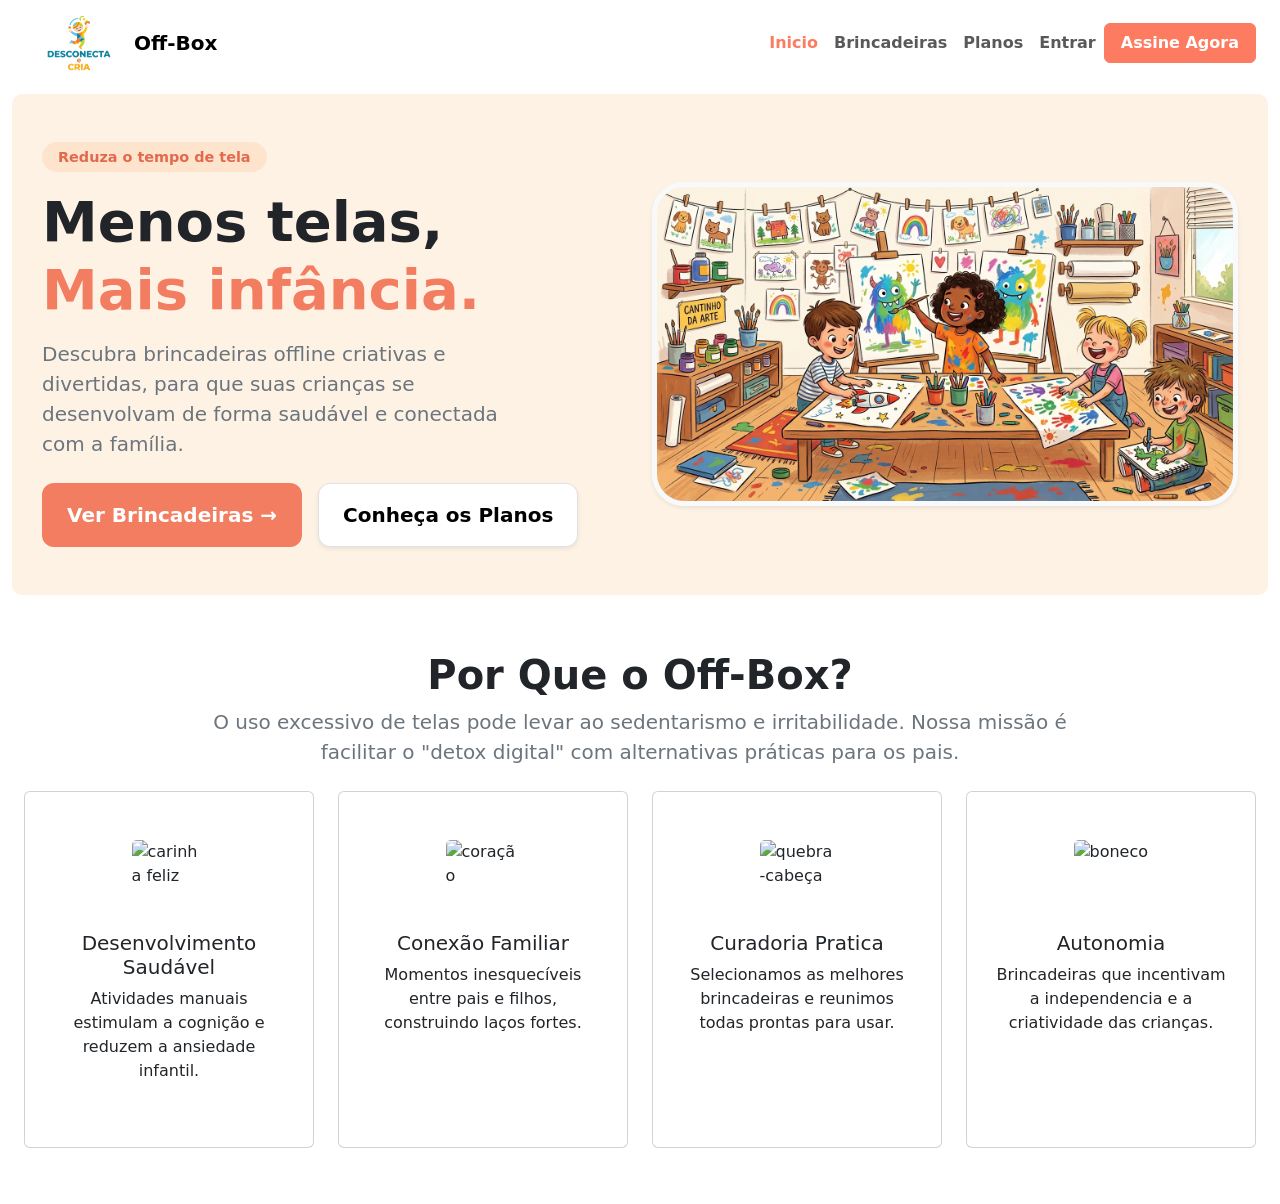
==== index.html @ 8eca2b9b "bloco 2 da Home Concluído" ====
<!DOCTYPE html>
<html lang="pt-br">

<head>
    <meta charset="UTF-8">
    <meta name="viewport" content="width=device-width, initial-scale=1.0">
    <link rel="stylesheet" href="css/bootstrap.min.css">
    <link rel="stylesheet" href="css/style.css">
    <title>Off-Box</title>
</head>

<body>
    <div class="container-fluid">
        <header class="row">
            <div class="col-12">
                <nav class="navbar navbar-expand-lg">
                    <div class="container-fluid">
                        <a class="navbar-brand d-flex align-items-center fw-bold" href="#">
                            <img src="img/logo-1.png" alt="Logo" class="logo" style="height: 60px;"> Off-Box
                        </a>
                        <button class="navbar-toggler" type="button" data-bs-toggle="collapse"
                            data-bs-target="#navbarNavAltMarkup" aria-controls="navbarNavAltMarkup"
                            aria-expanded="false" aria-label="Toggle navigation">
                            <span class="navbar-toggler-icon"></span>
                        </button>
                        <div class="collapse navbar-collapse" id="navbarNavAltMarkup">
                            <div class="navbar-nav ms-auto">
                                <a class="nav-link active fw-bold px-2" aria-current="page" href="#">Inicio</a>
                                <a class="nav-link fw-bold px-2" href="#">Brincadeiras</a>
                                <a class="nav-link fw-bold px-2" href="#">Planos</a>
                                <a class="nav-link fw-bold px-2" href="#">Entrar</a>
                                <button type="button" class="btn botaonav fw-bold px-3">Assine Agora</button>
                            </div>
                        </div>
                    </div>
                </nav>
            </div>
        </header>
        <main>
            <!-- Bloco 1 -->
            <section class="container-fluid my-2 py-5 bloco-1">
                <div class="row align-items-center gy-4">
                    <div class="col-12 col-md-6">
                        <span class="badge rounded-pill px-3 py-2 mb-3"
                            style="background-color: #fee4cd; color: #E2694C; font-size: 0.9rem;">
                            Reduza o tempo de tela
                        </span>
                        <h1 class="display-4 fw-bold text-dark mb-3">
                            Menos telas,<br>
                            <span style="color: #F37D60;">Mais infância.</span>
                        </h1>
                        <p class="text-secondary mb-4 fs-5" style="max-width: 480px;">
                            Descubra brincadeiras offline criativas e divertidas, para que suas crianças se desenvolvam
                            de forma saudável e conectada com a família.
                        </p>
                        <div class="d-flex gap-3 flex-wrap">
                            <a href="#" class="btn btn-lg text-white fw-bold px-4 py-3"
                                style="background-color: #F37D60; border-radius: 12px;">
                                Ver Brincadeiras &rarr;
                            </a>
                            <a href="#" class="btn btn-lg btn-light fw-bold px-4 py-3 border shadow-sm"
                                style="border-radius: 12px; background-color: #ffffff; color: #000;">
                                Conheça os Planos
                            </a>
                        </div>
                    </div>
                    <div class="col-12 col-md-6 text-center">
                        <img src="img/ilustrativa.png" alt="Criança fazendo pintura artística"
                            class="img-fluid rounded-5 border border-5 border-light shadow-sm">
                    </div>
                </div>
            </section>
            <!-- Bloco 2 -->
            <section class="container-fluid my-2 py-5">
                <div class="row justify-content-center gy-4">
                    <div class="col-12 col-md-6 order-md-2 text-center">
                        <h1 class="fw-bold">Por Que o Off-Box?</h1>
                    </div>
                </div>
                <div class="row justify-content-center gy-4">
                    <p class="text-secondary mb-4 fs-5 text-center">
                        O uso excessivo de telas pode levar ao sedentarismo e irritabilidade. Nossa missão é <br>
                        facilitar o "detox digital" com alternativas práticas para os pais.
                    </p>
                </div>
                <div class="row">
                    <div class ="col-3">
                        <div class="card h-100 py-5">
                            <img src="img/icone-desenvolvimento-saudavel.png" class="card-img-top align-self-center " style="height: 75px; width: 75px;" alt="carinha feliz">
                            <div class="card-body">
                                <h5 class="card-title text-center">Desenvolvimento <br> Saudável</h5>
                                <p class="card-text text-center">Atividades manuais <br>
                                    estimulam a cognição e <br>
                                    reduzem a ansiedade<br>
                                    infantil.</p>
                            </div>
                        </div>
                    </div>
                    <div class="col-3">
                        <div class="card h-100 py-5">
                            <img src="img/icone-conexao-familiar.png" class="card-img-top align-self-center" style="height: 75px; width: 75px;" alt="coração">
                            <div class="card-body">
                                <h5 class="card-title text-center">Conexão Familiar</h5>
                                <p class="card-text text-center">Momentos inesquecíveis<br>
                                    entre pais e filhos,<br>
                                    construindo laços fortes.</p>
                            </div>
                        </div>
                    </div>
                    <div class="col-3">
                        <div class="card h-100 py-5">
                            <img src="img/icone-curadoria-pratica.png" class="card-img-top align-self-center" style="height: 75px; width: 75px;"alt="quebra-cabeça">
                            <div class="card-body">
                                <h5 class="card-title text-center">Curadoria Pratica</h5>
                                <p class="card-text text-center">Selecionamos as melhores<br>
                                    brincadeiras e reunimos<br>
                                    todas prontas para usar.</p>
                            </div>
                        </div>
                    </div>
                    <div class ="col-3">
                        <div class="card h-100 py-5">
                            <img src="img/icone-autonomia.png" class="card-img-top align-self-center" style="height: 75px; width: 75px;" alt="boneco">
                            <div class="card-body">
                                <h5 class="card-title text-center">Autonomia</h5>
                                <p class="card-text text-center">Brincadeiras que incentivam<br>
                                    a independencia e a<br>
                                    criatividade das crianças.</p>
                            </div>
                        </div>
                    </div>
                </div>
            </section>
        </main>
    </div>

    <script src="js/bootstrap.bundle.min.js"></script>
</body>

</html>
---- css/style.css ----
.active {
    color: #fd7c61 !important;
}



.botaonav {
    --bs-btn-color: #fff;
    --bs-btn-bg: #fd7c61;
    --bs-btn-border-color: #fd7c61;
    --bs-btn-hover-color: #fff;
    --bs-btn-hover-bg: #fd7c61;
    --bs-btn-hover-border-color: #fd7c61;
    --bs-btn-focus-shadow-rgb: 49, 132, 253;
    --bs-btn-active-color: #fff;
    --bs-btn-active-bg: #fd7c61;
    --bs-btn-active-border-color: #fd7c61;
    --bs-btn-active-shadow: inset 0 3px 5px rgba(0, 0, 0, 0.125);
    --bs-btn-disabled-color: #fff;
    --bs-btn-disabled-bg: #fd7c61;
    --bs-btn-disabled-border-color: #fd7c61;
}

.bloco-1 {
    background-color: #fef2e4;
    border-radius: 10px;
    padding: 30px;
}
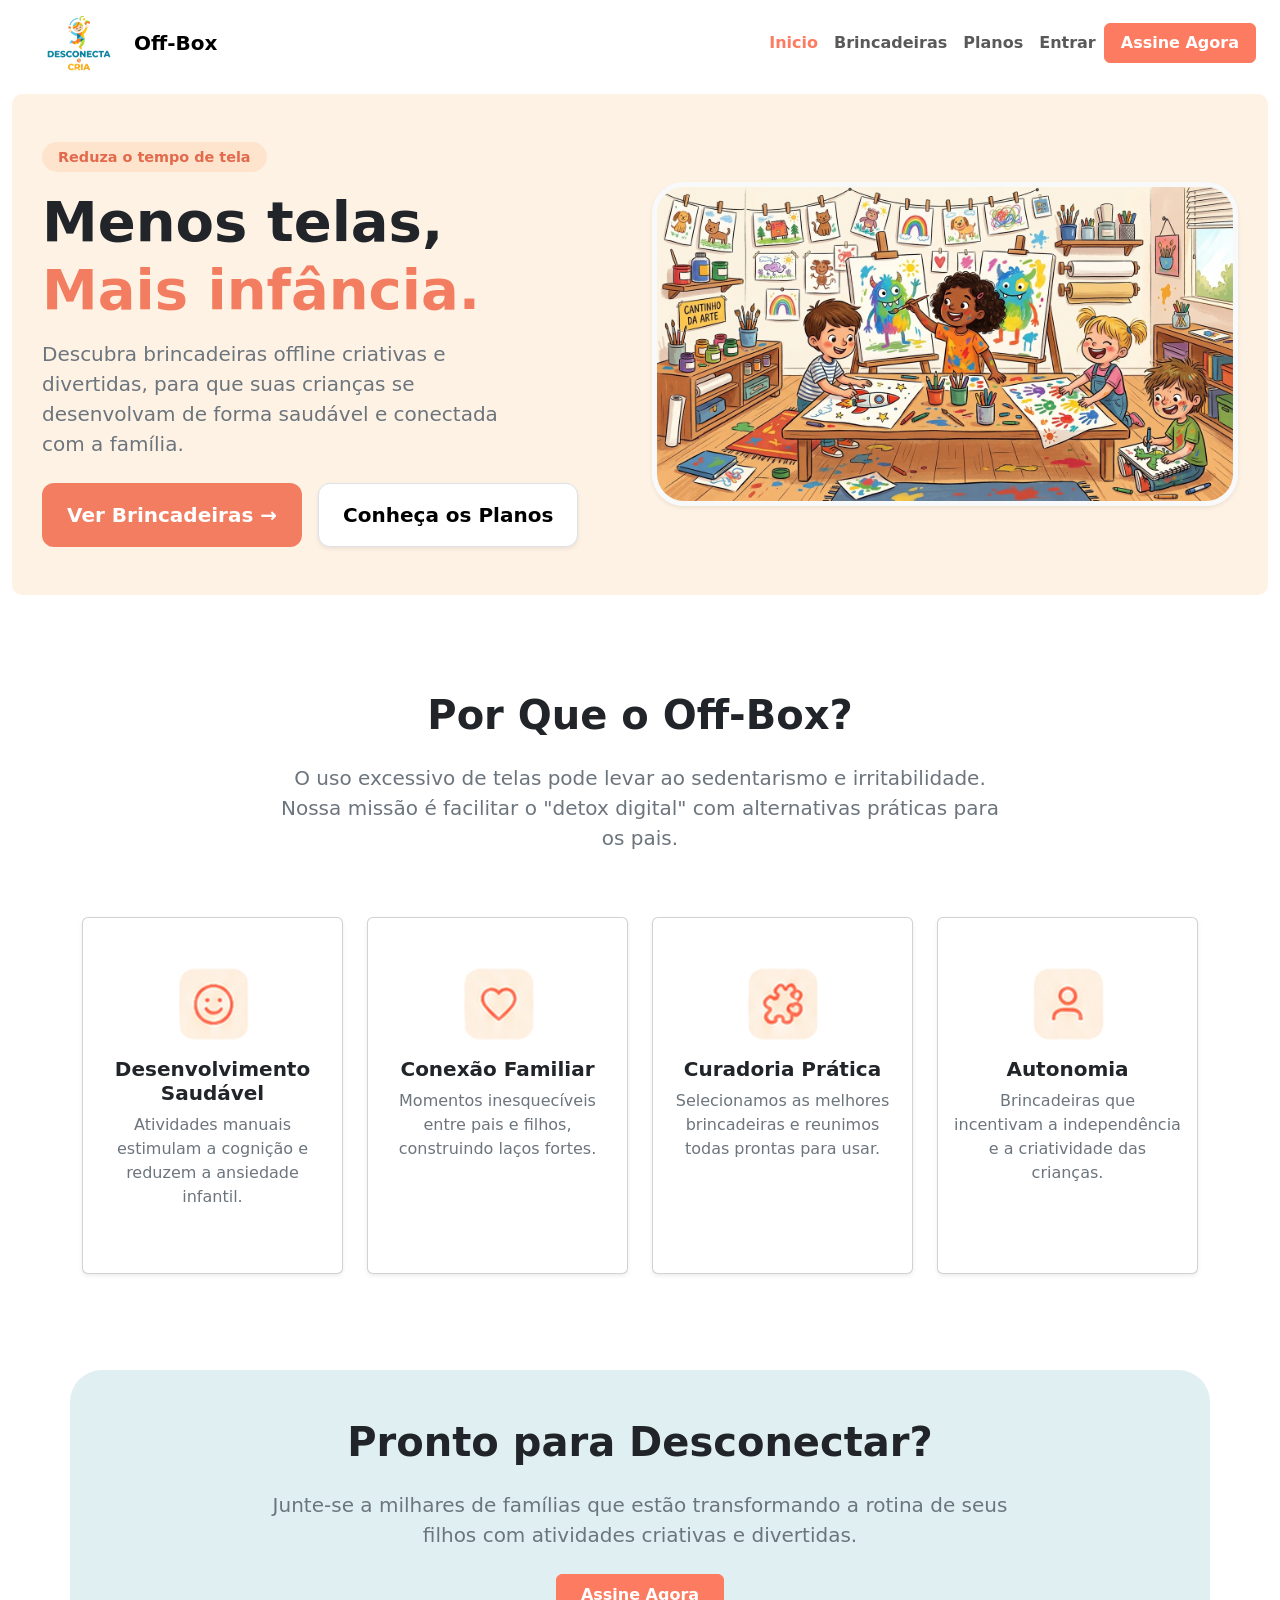
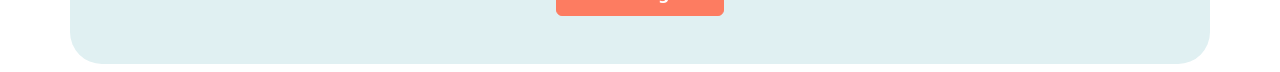
==== commit 7bec99a0: "Bloco 3 da Home Concluído" ====
--- a/index.html
+++ b/index.html
@@ -71,63 +71,77 @@
                 </div>
             </section>
             <!-- Bloco 2 -->
-            <section class="container-fluid my-2 py-5">
-                <div class="row justify-content-center gy-4">
-                    <div class="col-12 col-md-6 order-md-2 text-center">
+            <section class="container my-5 py-5">
+                <div class="row text-center mb-3">
+                    <div class="col-12">
                         <h1 class="fw-bold">Por Que o Off-Box?</h1>
                     </div>
                 </div>
-                <div class="row justify-content-center gy-4">
-                    <p class="text-secondary mb-4 fs-5 text-center">
-                        O uso excessivo de telas pode levar ao sedentarismo e irritabilidade. Nossa missão é <br>
-                        facilitar o "detox digital" com alternativas práticas para os pais.
-                    </p>
+                <div class="row text-center mb-5">
+                    <div class="col-12 col-md-8 mx-auto">
+                        <p class="text-secondary fs-5 text-center">
+                            O uso excessivo de telas pode levar ao sedentarismo e irritabilidade. Nossa missão é
+                            facilitar o "detox digital" com alternativas práticas para os pais.
+                        </p>
+                    </div>
                 </div>
-                <div class="row">
-                    <div class ="col-3">
-                        <div class="card h-100 py-5">
-                            <img src="img/icone-desenvolvimento-saudavel.png" class="card-img-top align-self-center " style="height: 75px; width: 75px;" alt="carinha feliz">
-                            <div class="card-body">
-                                <h5 class="card-title text-center">Desenvolvimento <br> Saudável</h5>
-                                <p class="card-text text-center">Atividades manuais <br>
-                                    estimulam a cognição e <br>
-                                    reduzem a ansiedade<br>
-                                    infantil.</p>
+                <div class="row g-4">
+                    <div class="col-12 col-sm-6 col-lg-3">
+                        <div class="card h-100 py-5 shadow-sm">
+                            <img src="img/icone-desenvolvimento-saudavel.png" class="card-img-top align-self-center"
+                                style="height: 75px; width: 75px;" alt="carinha feliz">
+                            <div class="card-body text-center">
+                                <h5 class="card-title fw-bold">Desenvolvimento Saudável</h5>
+                                <p class="card-text text-secondary">Atividades manuais estimulam a cognição e reduzem a
+                                    ansiedade infantil.</p>
                             </div>
                         </div>
                     </div>
-                    <div class="col-3">
-                        <div class="card h-100 py-5">
-                            <img src="img/icone-conexao-familiar.png" class="card-img-top align-self-center" style="height: 75px; width: 75px;" alt="coração">
-                            <div class="card-body">
-                                <h5 class="card-title text-center">Conexão Familiar</h5>
-                                <p class="card-text text-center">Momentos inesquecíveis<br>
-                                    entre pais e filhos,<br>
+                    <div class="col-12 col-sm-6 col-lg-3">
+                        <div class="card h-100 py-5 shadow-sm">
+                            <img src="img/icone-conexao-familiar.png" class="card-img-top align-self-center"
+                                style="height: 75px; width: 75px;" alt="coração">
+                            <div class="card-body text-center">
+                                <h5 class="card-title fw-bold">Conexão Familiar</h5>
+                                <p class="card-text text-secondary">Momentos inesquecíveis entre pais e filhos,
                                     construindo laços fortes.</p>
                             </div>
                         </div>
                     </div>
-                    <div class="col-3">
-                        <div class="card h-100 py-5">
-                            <img src="img/icone-curadoria-pratica.png" class="card-img-top align-self-center" style="height: 75px; width: 75px;"alt="quebra-cabeça">
-                            <div class="card-body">
-                                <h5 class="card-title text-center">Curadoria Pratica</h5>
-                                <p class="card-text text-center">Selecionamos as melhores<br>
-                                    brincadeiras e reunimos<br>
+                    <div class="col-12 col-sm-6 col-lg-3">
+                        <div class="card h-100 py-5 shadow-sm">
+                            <img src="img/icone-curadoria-pratica.png" class="card-img-top align-self-center"
+                                style="height: 75px; width: 75px;" alt="quebra-cabeça">
+                            <div class="card-body text-center">
+                                <h5 class="card-title fw-bold">Curadoria Prática</h5>
+                                <p class="card-text text-secondary">Selecionamos as melhores brincadeiras e reunimos
                                     todas prontas para usar.</p>
                             </div>
                         </div>
                     </div>
-                    <div class ="col-3">
-                        <div class="card h-100 py-5">
-                            <img src="img/icone-autonomia.png" class="card-img-top align-self-center" style="height: 75px; width: 75px;" alt="boneco">
-                            <div class="card-body">
-                                <h5 class="card-title text-center">Autonomia</h5>
-                                <p class="card-text text-center">Brincadeiras que incentivam<br>
-                                    a independencia e a<br>
+                    <div class="col-12 col-sm-6 col-lg-3">
+                        <div class="card h-100 py-5 shadow-sm">
+                            <img src="img/icone-autonomia.png" class="card-img-top align-self-center"
+                                style="height: 75px; width: 75px;" alt="boneco">
+                            <div class="card-body text-center">
+                                <h5 class="card-title fw-bold">Autonomia</h5>
+                                <p class="card-text text-secondary">Brincadeiras que incentivam a independência e a
                                     criatividade das crianças.</p>
                             </div>
                         </div>
+                    </div>
+                </div>
+            </section>
+            <!-- Bloco 3 -->
+            <section class="container rounded-5 my-2 py-5 bloco-3">
+                <div class="row">
+                    <div class="col-12 align-items-center text-center">
+                        <h1 class="fw-bold mb-4">Pronto para Desconectar?</h1>
+                        <p class="text-secondary fs-5 mb-4">
+                            Junte-se a milhares de famílias que estão transformando a rotina de seus<br>
+                            filhos com atividades criativas e divertidas.
+                        </p>
+                        <button type="button" class="btn botaonav fw-bold px-4 py-2">Assine Agora</button>
                     </div>
                 </div>
             </section>
--- a/css/style.css
+++ b/css/style.css
@@ -25,4 +25,8 @@
     background-color: #fef2e4;
     border-radius: 10px;
     padding: 30px;
+}
+
+.bloco-3{
+    background-color: #E0F0F2;
 }
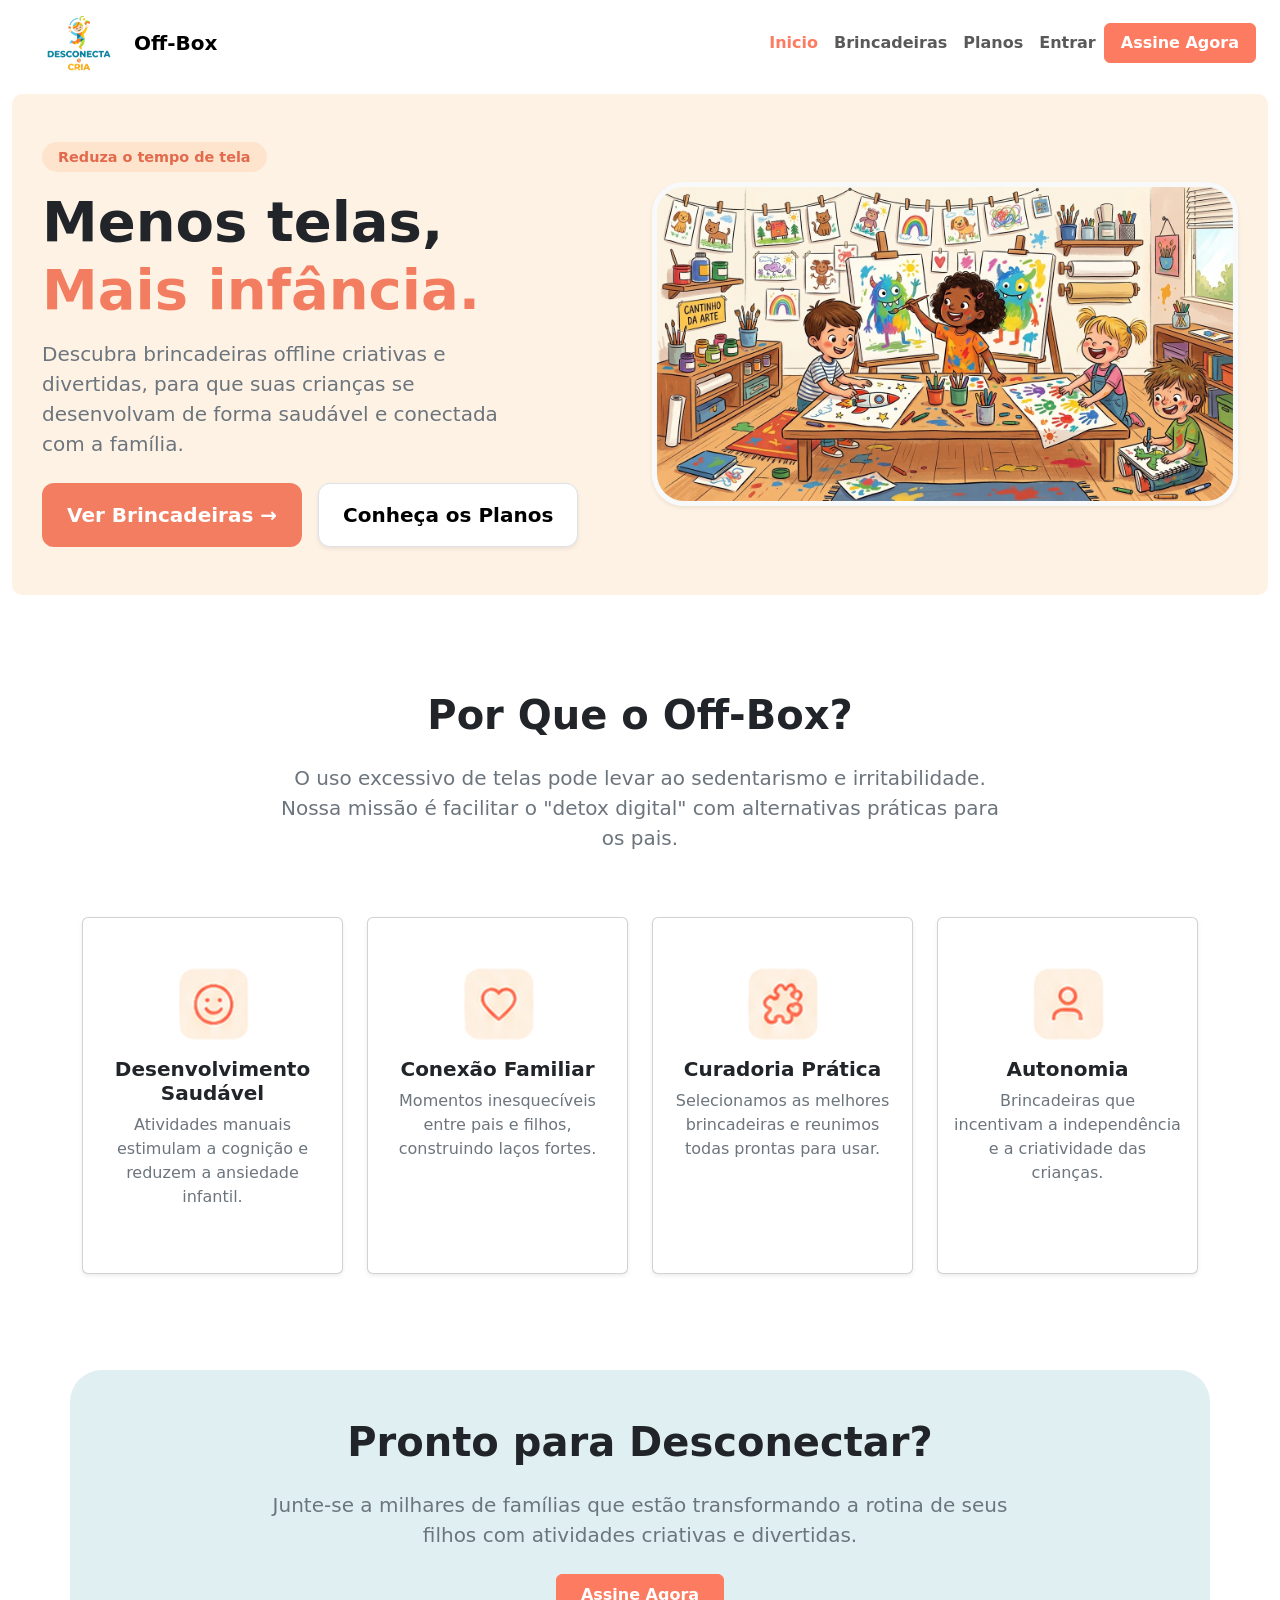
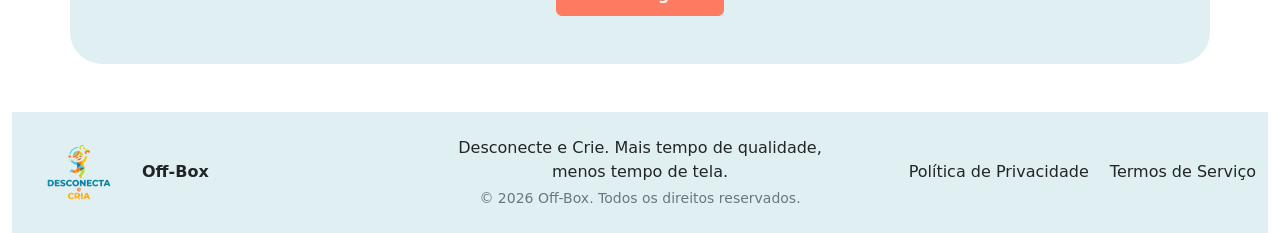
==== commit c6e4cdc2: "footer concluído e página Home concluída" ====
--- a/index.html
+++ b/index.html
@@ -1,154 +1,167 @@
 <!DOCTYPE html>
 <html lang="pt-br">
-
-<head>
-    <meta charset="UTF-8">
-    <meta name="viewport" content="width=device-width, initial-scale=1.0">
-    <link rel="stylesheet" href="css/bootstrap.min.css">
-    <link rel="stylesheet" href="css/style.css">
-    <title>Off-Box</title>
-</head>
-
-<body>
-    <div class="container-fluid">
-        <header class="row">
-            <div class="col-12">
-                <nav class="navbar navbar-expand-lg">
-                    <div class="container-fluid">
-                        <a class="navbar-brand d-flex align-items-center fw-bold" href="#">
-                            <img src="img/logo-1.png" alt="Logo" class="logo" style="height: 60px;"> Off-Box
-                        </a>
-                        <button class="navbar-toggler" type="button" data-bs-toggle="collapse"
-                            data-bs-target="#navbarNavAltMarkup" aria-controls="navbarNavAltMarkup"
-                            aria-expanded="false" aria-label="Toggle navigation">
-                            <span class="navbar-toggler-icon"></span>
-                        </button>
-                        <div class="collapse navbar-collapse" id="navbarNavAltMarkup">
-                            <div class="navbar-nav ms-auto">
-                                <a class="nav-link active fw-bold px-2" aria-current="page" href="#">Inicio</a>
-                                <a class="nav-link fw-bold px-2" href="#">Brincadeiras</a>
-                                <a class="nav-link fw-bold px-2" href="#">Planos</a>
-                                <a class="nav-link fw-bold px-2" href="#">Entrar</a>
-                                <button type="button" class="btn botaonav fw-bold px-3">Assine Agora</button>
+    <head>
+        <meta charset="UTF-8">
+        <meta name="viewport" content="width=device-width, initial-scale=1.0">
+        <link rel="stylesheet" href="css/bootstrap.min.css">
+        <link rel="stylesheet" href="css/style.css">
+        <title>Off-Box</title>
+    </head>
+    <body>
+        <div class="container-fluid">
+            <header class="row">
+                <div class="col-12">
+                    <nav class="navbar navbar-expand-lg">
+                        <div class="container-fluid">
+                            <a class="navbar-brand d-flex align-items-center fw-bold" href="#">
+                                <img src="img/logo-1.png" alt="Logo" class="logo" style="height: 60px;"> Off-Box
+                            </a>
+                            <button class="navbar-toggler" type="button" data-bs-toggle="collapse"
+                                data-bs-target="#navbarNavAltMarkup" aria-controls="navbarNavAltMarkup"
+                                aria-expanded="false" aria-label="Toggle navigation">
+                                <span class="navbar-toggler-icon"></span>
+                            </button>
+                            <div class="collapse navbar-collapse" id="navbarNavAltMarkup">
+                                <div class="navbar-nav ms-auto">
+                                    <a class="nav-link active fw-bold px-2" aria-current="page" href="#">Inicio</a>
+                                    <a class="nav-link fw-bold px-2" href="#">Brincadeiras</a>
+                                    <a class="nav-link fw-bold px-2" href="#">Planos</a>
+                                    <a class="nav-link fw-bold px-2" href="#">Entrar</a>
+                                    <button type="button" class="btn botaonav fw-bold px-3">Assine Agora</button>
+                                </div>
+                            </div>
+                        </div>
+                    </nav>
+                </div>
+            </header>
+            <main>
+                <!-- Bloco 1 -->
+                <section class="container-fluid my-2 py-5 bloco-1">
+                    <div class="row align-items-center gy-4">
+                        <div class="col-12 col-md-6">
+                            <span class="badge rounded-pill px-3 py-2 mb-3"
+                                style="background-color: #fee4cd; color: #E2694C; font-size: 0.9rem;">
+                                Reduza o tempo de tela
+                            </span>
+                            <h1 class="display-4 fw-bold text-dark mb-3">
+                                Menos telas,<br>
+                                <span style="color: #F37D60;">Mais infância.</span>
+                            </h1>
+                            <p class="text-secondary mb-4 fs-5" style="max-width: 480px;">
+                                Descubra brincadeiras offline criativas e divertidas, para que suas crianças se desenvolvam
+                                de forma saudável e conectada com a família.
+                            </p>
+                            <div class="d-flex gap-3 flex-wrap">
+                                <a href="#" class="btn btn-lg text-white fw-bold px-4 py-3"
+                                    style="background-color: #F37D60; border-radius: 12px;">
+                                    Ver Brincadeiras &rarr;
+                                </a>
+                                <a href="#" class="btn btn-lg btn-light fw-bold px-4 py-3 border shadow-sm"
+                                    style="border-radius: 12px; background-color: #ffffff; color: #000;">
+                                    Conheça os Planos
+                                </a>
+                            </div>
+                        </div>
+                        <div class="col-12 col-md-6 text-center">
+                            <img src="img/ilustrativa.png" alt="Criança fazendo pintura artística"
+                                class="img-fluid rounded-5 border border-5 border-light shadow-sm">
+                        </div>
+                    </div>
+                </section>
+                <!-- Bloco 2 -->
+                <section class="container my-5 py-5">
+                    <div class="row text-center mb-3">
+                        <div class="col-12">
+                            <h1 class="fw-bold">Por Que o Off-Box?</h1>
+                        </div>
+                    </div>
+                    <div class="row text-center mb-5">
+                        <div class="col-12 col-md-8 mx-auto">
+                            <p class="text-secondary fs-5 text-center">
+                                O uso excessivo de telas pode levar ao sedentarismo e irritabilidade. Nossa missão é
+                                facilitar o "detox digital" com alternativas práticas para os pais.
+                            </p>
+                        </div>
+                    </div>
+                    <div class="row g-4">
+                        <div class="col-12 col-sm-6 col-lg-3">
+                            <div class="card h-100 py-5 shadow-sm">
+                                <img src="img/icone-desenvolvimento-saudavel.png" class="card-img-top align-self-center"
+                                    style="height: 75px; width: 75px;" alt="carinha feliz">
+                                <div class="card-body text-center">
+                                    <h5 class="card-title fw-bold">Desenvolvimento Saudável</h5>
+                                    <p class="card-text text-secondary">Atividades manuais estimulam a cognição e reduzem a
+                                        ansiedade infantil.</p>
+                                </div>
+                            </div>
+                        </div>
+                        <div class="col-12 col-sm-6 col-lg-3">
+                            <div class="card h-100 py-5 shadow-sm">
+                                <img src="img/icone-conexao-familiar.png" class="card-img-top align-self-center"
+                                    style="height: 75px; width: 75px;" alt="coração">
+                                <div class="card-body text-center">
+                                    <h5 class="card-title fw-bold">Conexão Familiar</h5>
+                                    <p class="card-text text-secondary">Momentos inesquecíveis entre pais e filhos,
+                                        construindo laços fortes.</p>
+                                </div>
+                            </div>
+                        </div>
+                        <div class="col-12 col-sm-6 col-lg-3">
+                            <div class="card h-100 py-5 shadow-sm">
+                                <img src="img/icone-curadoria-pratica.png" class="card-img-top align-self-center"
+                                    style="height: 75px; width: 75px;" alt="quebra-cabeça">
+                                <div class="card-body text-center">
+                                    <h5 class="card-title fw-bold">Curadoria Prática</h5>
+                                    <p class="card-text text-secondary">Selecionamos as melhores brincadeiras e reunimos
+                                        todas prontas para usar.</p>
+                                </div>
+                            </div>
+                        </div>
+                        <div class="col-12 col-sm-6 col-lg-3">
+                            <div class="card h-100 py-5 shadow-sm">
+                                <img src="img/icone-autonomia.png" class="card-img-top align-self-center"
+                                    style="height: 75px; width: 75px;" alt="boneco">
+                                <div class="card-body text-center">
+                                    <h5 class="card-title fw-bold">Autonomia</h5>
+                                    <p class="card-text text-secondary">Brincadeiras que incentivam a independência e a
+                                        criatividade das crianças.</p>
+                                </div>
                             </div>
                         </div>
                     </div>
-                </nav>
-            </div>
-        </header>
-        <main>
-            <!-- Bloco 1 -->
-            <section class="container-fluid my-2 py-5 bloco-1">
-                <div class="row align-items-center gy-4">
-                    <div class="col-12 col-md-6">
-                        <span class="badge rounded-pill px-3 py-2 mb-3"
-                            style="background-color: #fee4cd; color: #E2694C; font-size: 0.9rem;">
-                            Reduza o tempo de tela
-                        </span>
-                        <h1 class="display-4 fw-bold text-dark mb-3">
-                            Menos telas,<br>
-                            <span style="color: #F37D60;">Mais infância.</span>
-                        </h1>
-                        <p class="text-secondary mb-4 fs-5" style="max-width: 480px;">
-                            Descubra brincadeiras offline criativas e divertidas, para que suas crianças se desenvolvam
-                            de forma saudável e conectada com a família.
-                        </p>
-                        <div class="d-flex gap-3 flex-wrap">
-                            <a href="#" class="btn btn-lg text-white fw-bold px-4 py-3"
-                                style="background-color: #F37D60; border-radius: 12px;">
-                                Ver Brincadeiras &rarr;
-                            </a>
-                            <a href="#" class="btn btn-lg btn-light fw-bold px-4 py-3 border shadow-sm"
-                                style="border-radius: 12px; background-color: #ffffff; color: #000;">
-                                Conheça os Planos
-                            </a>
+                </section>
+                <!-- Bloco 3 -->
+                <section class="container rounded-5 my-5 py-5 bloco-3">
+                    <div class="row">
+                        <div class="col-12 align-items-center text-center">
+                            <h1 class="fw-bold mb-4">Pronto para Desconectar?</h1>
+                            <p class="text-secondary fs-5 mb-4">
+                                Junte-se a milhares de famílias que estão transformando a rotina de seus<br>
+                                filhos com atividades criativas e divertidas.
+                            </p>
+                            <button type="button" class="btn botaonav fw-bold px-4 py-2">Assine Agora</button>
                         </div>
                     </div>
-                    <div class="col-12 col-md-6 text-center">
-                        <img src="img/ilustrativa.png" alt="Criança fazendo pintura artística"
-                            class="img-fluid rounded-5 border border-5 border-light shadow-sm">
+                </section>
+            </main>
+            <footer class="container-fluid py-4" style="background-color: #E0F0F2;">
+                <div class="row justify-content-between align-items-center gy-4">
+                    <div class="col-12 col-md-4">
+                        <a class="navbar-brand d-flex align-items-center fw-bold justify-content-center justify-content-md-start"
+                            href="#">
+                            <img src="img/logo-1.png" alt="Logo" class="logo me-2" style="height: 60px;"> Off-Box
+                        </a>
+                    </div>
+                    <div class="col-12 col-md-4 d-flex flex-column text-dark text-center">
+                        <p class="fw-medium mb-1">Desconecte e Crie. Mais tempo de qualidade, menos tempo de tela.</p>
+                        <p class="text-secondary small mb-0">© 2026 Off-Box. Todos os direitos reservados.</p>
+                    </div>
+                    <div class="col-12 col-md-4 text-center text-md-end text-dark">
+                        <a href="#" class="text-dark me-3 text-decoration-none">Política de Privacidade</a>
+                        <a href="#" class="text-dark text-decoration-none">Termos de Serviço</a>
                     </div>
                 </div>
-            </section>
-            <!-- Bloco 2 -->
-            <section class="container my-5 py-5">
-                <div class="row text-center mb-3">
-                    <div class="col-12">
-                        <h1 class="fw-bold">Por Que o Off-Box?</h1>
-                    </div>
-                </div>
-                <div class="row text-center mb-5">
-                    <div class="col-12 col-md-8 mx-auto">
-                        <p class="text-secondary fs-5 text-center">
-                            O uso excessivo de telas pode levar ao sedentarismo e irritabilidade. Nossa missão é
-                            facilitar o "detox digital" com alternativas práticas para os pais.
-                        </p>
-                    </div>
-                </div>
-                <div class="row g-4">
-                    <div class="col-12 col-sm-6 col-lg-3">
-                        <div class="card h-100 py-5 shadow-sm">
-                            <img src="img/icone-desenvolvimento-saudavel.png" class="card-img-top align-self-center"
-                                style="height: 75px; width: 75px;" alt="carinha feliz">
-                            <div class="card-body text-center">
-                                <h5 class="card-title fw-bold">Desenvolvimento Saudável</h5>
-                                <p class="card-text text-secondary">Atividades manuais estimulam a cognição e reduzem a
-                                    ansiedade infantil.</p>
-                            </div>
-                        </div>
-                    </div>
-                    <div class="col-12 col-sm-6 col-lg-3">
-                        <div class="card h-100 py-5 shadow-sm">
-                            <img src="img/icone-conexao-familiar.png" class="card-img-top align-self-center"
-                                style="height: 75px; width: 75px;" alt="coração">
-                            <div class="card-body text-center">
-                                <h5 class="card-title fw-bold">Conexão Familiar</h5>
-                                <p class="card-text text-secondary">Momentos inesquecíveis entre pais e filhos,
-                                    construindo laços fortes.</p>
-                            </div>
-                        </div>
-                    </div>
-                    <div class="col-12 col-sm-6 col-lg-3">
-                        <div class="card h-100 py-5 shadow-sm">
-                            <img src="img/icone-curadoria-pratica.png" class="card-img-top align-self-center"
-                                style="height: 75px; width: 75px;" alt="quebra-cabeça">
-                            <div class="card-body text-center">
-                                <h5 class="card-title fw-bold">Curadoria Prática</h5>
-                                <p class="card-text text-secondary">Selecionamos as melhores brincadeiras e reunimos
-                                    todas prontas para usar.</p>
-                            </div>
-                        </div>
-                    </div>
-                    <div class="col-12 col-sm-6 col-lg-3">
-                        <div class="card h-100 py-5 shadow-sm">
-                            <img src="img/icone-autonomia.png" class="card-img-top align-self-center"
-                                style="height: 75px; width: 75px;" alt="boneco">
-                            <div class="card-body text-center">
-                                <h5 class="card-title fw-bold">Autonomia</h5>
-                                <p class="card-text text-secondary">Brincadeiras que incentivam a independência e a
-                                    criatividade das crianças.</p>
-                            </div>
-                        </div>
-                    </div>
-                </div>
-            </section>
-            <!-- Bloco 3 -->
-            <section class="container rounded-5 my-2 py-5 bloco-3">
-                <div class="row">
-                    <div class="col-12 align-items-center text-center">
-                        <h1 class="fw-bold mb-4">Pronto para Desconectar?</h1>
-                        <p class="text-secondary fs-5 mb-4">
-                            Junte-se a milhares de famílias que estão transformando a rotina de seus<br>
-                            filhos com atividades criativas e divertidas.
-                        </p>
-                        <button type="button" class="btn botaonav fw-bold px-4 py-2">Assine Agora</button>
-                    </div>
-                </div>
-            </section>
-        </main>
-    </div>
-
-    <script src="js/bootstrap.bundle.min.js"></script>
-</body>
-
+            </footer>
+        <script src="js/bootstrap.bundle.min.js"></script>
+    </body>
 </html>
--- a/css/style.css
+++ b/css/style.css
@@ -29,4 +29,5 @@
 
 .bloco-3{
     background-color: #E0F0F2;
-}+}
+
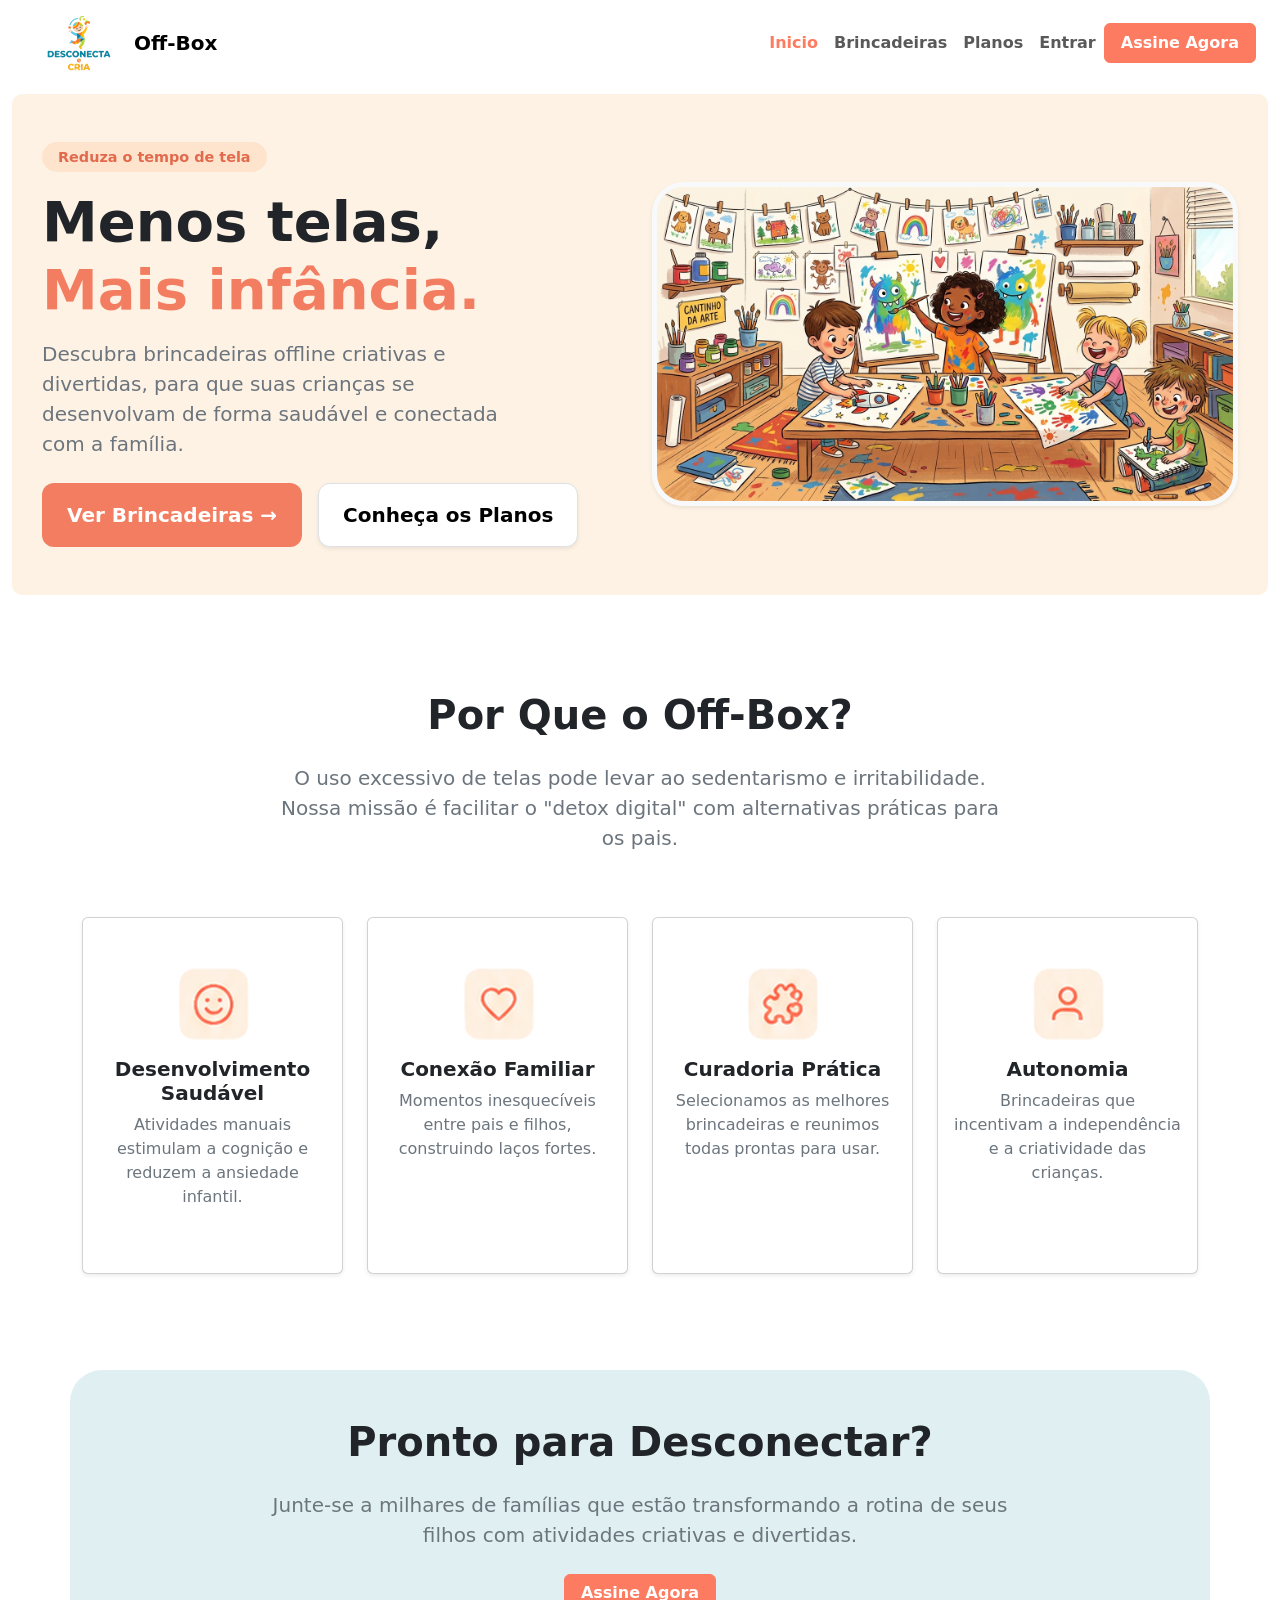
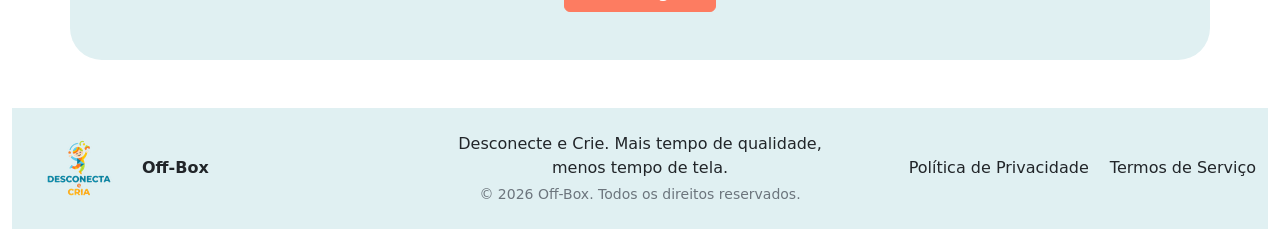
==== commit 8fbb5ec4: "conteúdo da aba Planos concluída" ====
--- a/index.html
+++ b/index.html
@@ -13,7 +13,7 @@
                 <div class="col-12">
                     <nav class="navbar navbar-expand-lg">
                         <div class="container-fluid">
-                            <a class="navbar-brand d-flex align-items-center fw-bold" href="#">
+                            <a class="navbar-brand d-flex align-items-center fw-bold" href="index.html">
                                 <img src="img/logo-1.png" alt="Logo" class="logo" style="height: 60px;"> Off-Box
                             </a>
                             <button class="navbar-toggler" type="button" data-bs-toggle="collapse"
@@ -25,9 +25,9 @@
                                 <div class="navbar-nav ms-auto">
                                     <a class="nav-link active fw-bold px-2" aria-current="page" href="#">Inicio</a>
                                     <a class="nav-link fw-bold px-2" href="#">Brincadeiras</a>
-                                    <a class="nav-link fw-bold px-2" href="#">Planos</a>
+                                    <a class="nav-link fw-bold px-2" href="planos.html">Planos</a>
                                     <a class="nav-link fw-bold px-2" href="#">Entrar</a>
-                                    <button type="button" class="btn botaonav fw-bold px-3">Assine Agora</button>
+                                    <button type="button" class="btn botaonav fw-bold px-3" href="planos.html">Assine Agora</button>
                                 </div>
                             </div>
                         </div>
@@ -56,7 +56,7 @@
                                     style="background-color: #F37D60; border-radius: 12px;">
                                     Ver Brincadeiras &rarr;
                                 </a>
-                                <a href="#" class="btn btn-lg btn-light fw-bold px-4 py-3 border shadow-sm"
+                                <a href="planos.html" class="btn btn-lg btn-light fw-bold px-4 py-3 border shadow-sm"
                                     style="border-radius: 12px; background-color: #ffffff; color: #000;">
                                     Conheça os Planos
                                 </a>
@@ -139,7 +139,7 @@
                                 Junte-se a milhares de famílias que estão transformando a rotina de seus<br>
                                 filhos com atividades criativas e divertidas.
                             </p>
-                            <button type="button" class="btn botaonav fw-bold px-4 py-2">Assine Agora</button>
+                            <a class="btn botaonav fw-bold px-3" href="planos.html" role="button">Assine Agora</a>
                         </div>
                     </div>
                 </section>
@@ -162,6 +162,7 @@
                     </div>
                 </div>
             </footer>
+        </div>
         <script src="js/bootstrap.bundle.min.js"></script>
     </body>
 </html>
--- a/css/style.css
+++ b/css/style.css
@@ -31,3 +31,19 @@
     background-color: #E0F0F2;
 }
 
+.fw-black {
+    font-weight: 1000 !important;
+}
+
+.text-orange{
+    
+    color: #fd7c61 !important;
+}
+
+.btn-coral{
+    background-color: #FFEDD5 !important;
+
+}
+.btn-premium{
+    background-color: #fd7c61 !important;
+}
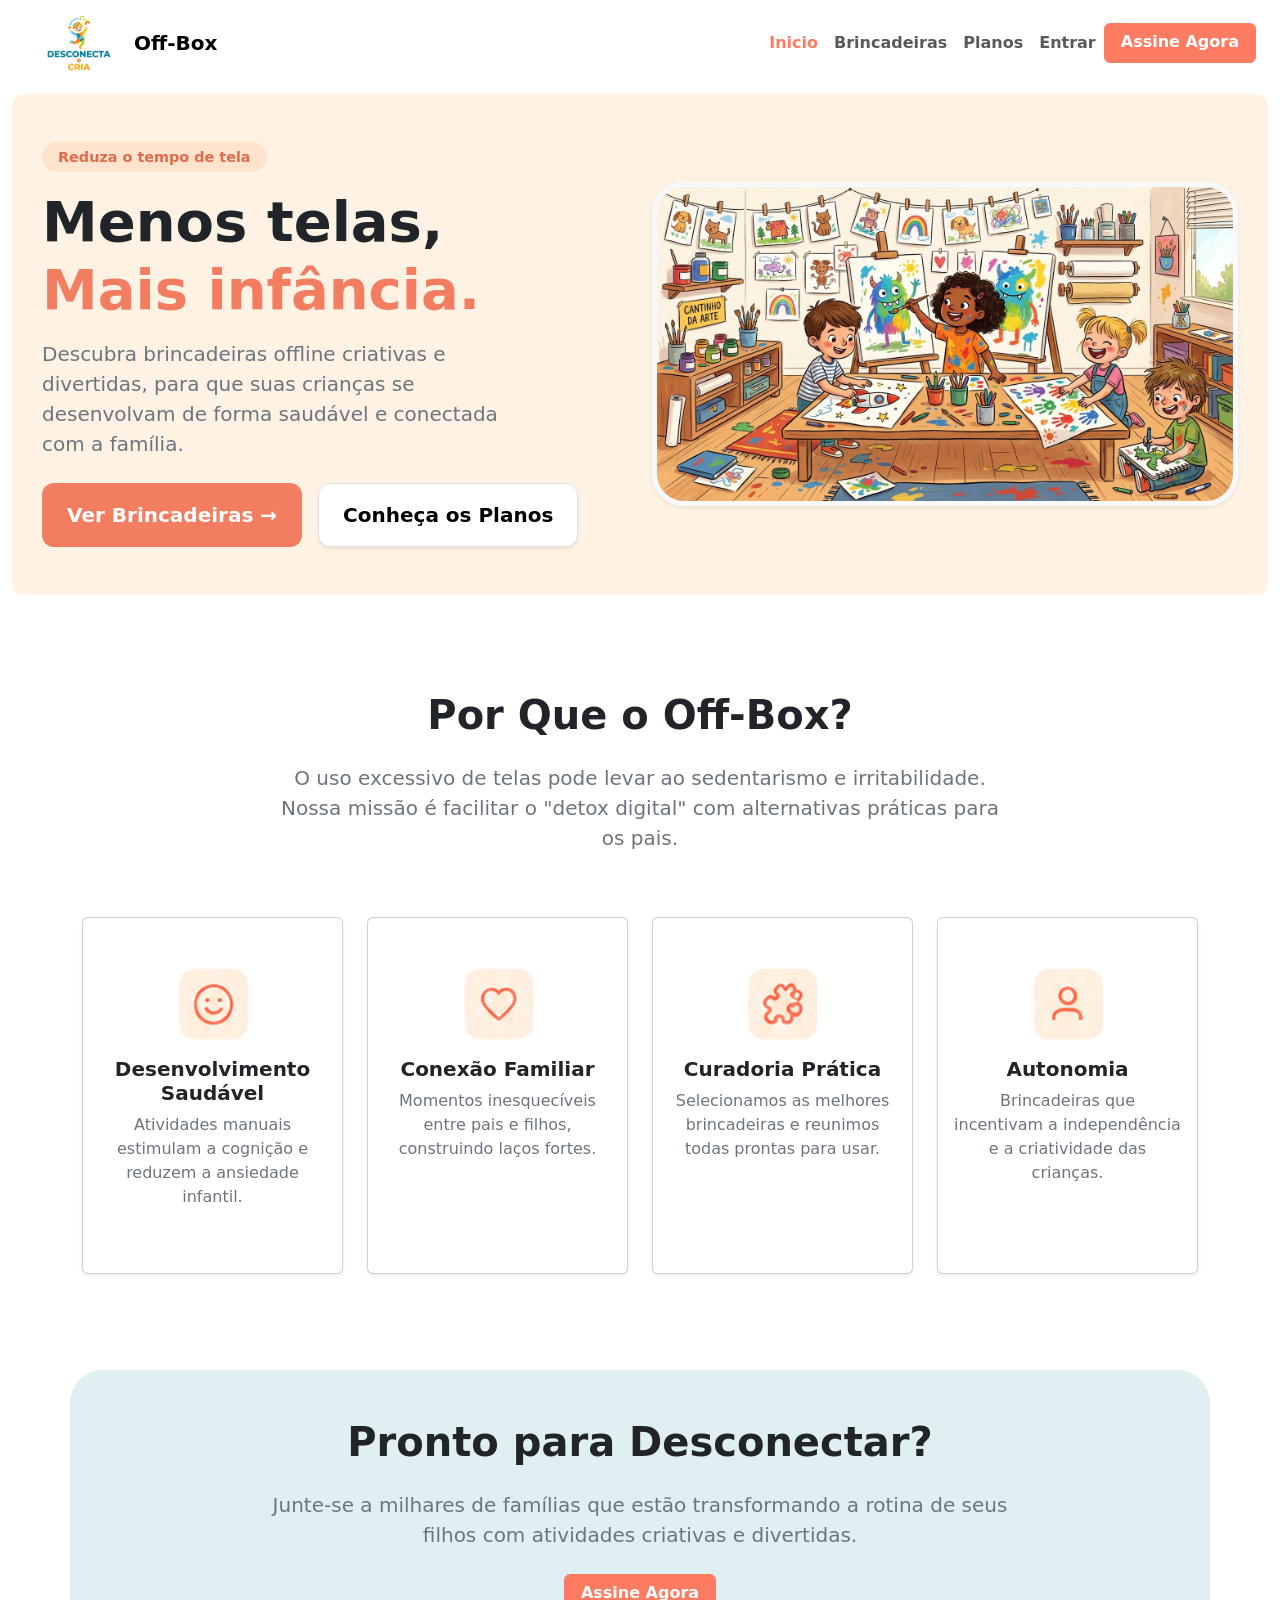
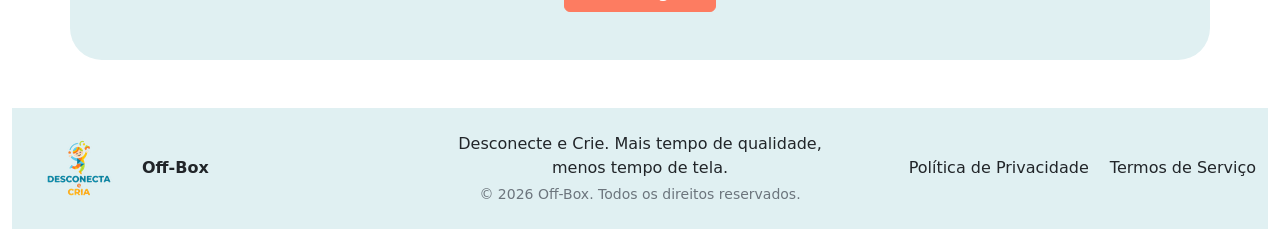
==== commit 88c478de: "correção 2.0" ====
--- a/index.html
+++ b/index.html
@@ -27,7 +27,7 @@
                                     <a class="nav-link fw-bold px-2" href="#">Brincadeiras</a>
                                     <a class="nav-link fw-bold px-2" href="planos.html">Planos</a>
                                     <a class="nav-link fw-bold px-2" href="#">Entrar</a>
-                                    <button type="button" class="btn botaonav fw-bold px-3" href="planos.html">Assine Agora</button>
+                                    <a class="btn botaonav fw-bold px-3" href="planos.html" role="button">Assine Agora</a>
                                 </div>
                             </div>
                         </div>
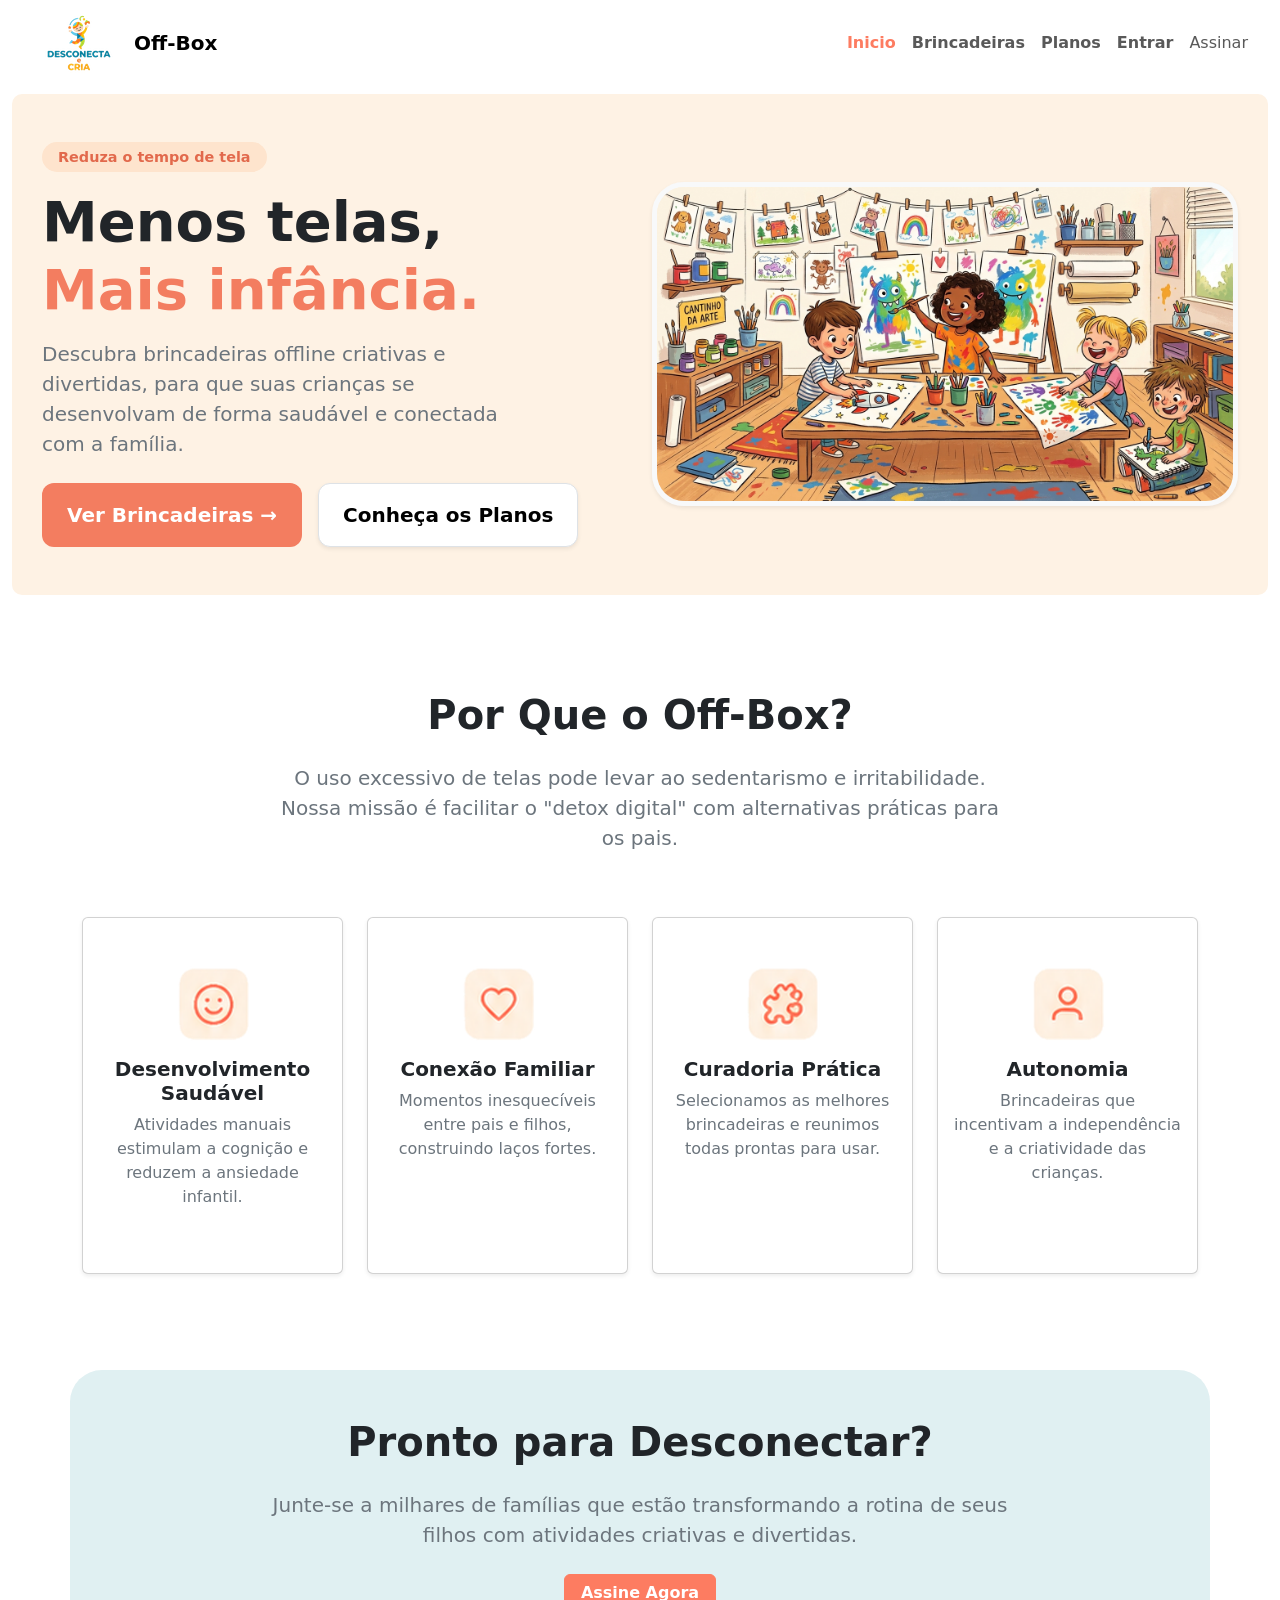
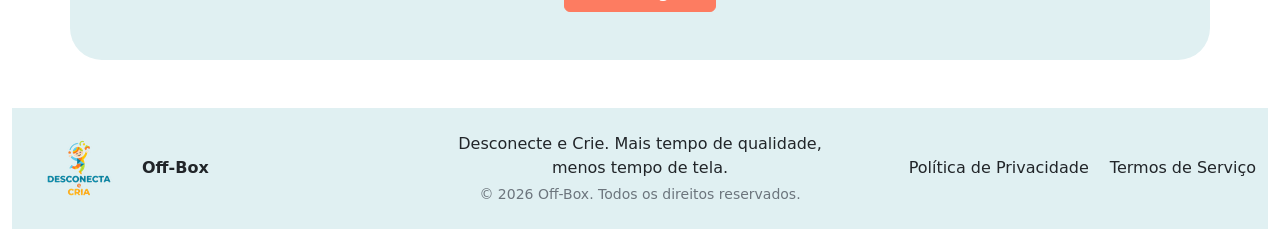
==== commit 034e8269: "Revisado e testado" ====
--- a/index.html
+++ b/index.html
@@ -1,168 +1,172 @@
 <!DOCTYPE html>
 <html lang="pt-br">
-    <head>
-        <meta charset="UTF-8">
-        <meta name="viewport" content="width=device-width, initial-scale=1.0">
-        <link rel="stylesheet" href="css/bootstrap.min.css">
-        <link rel="stylesheet" href="css/style.css">
-        <title>Off-Box</title>
-    </head>
-    <body>
-        <div class="container-fluid">
-            <header class="row">
-                <div class="col-12">
-                    <nav class="navbar navbar-expand-lg">
-                        <div class="container-fluid">
-                            <a class="navbar-brand d-flex align-items-center fw-bold" href="index.html">
-                                <img src="img/logo-1.png" alt="Logo" class="logo" style="height: 60px;"> Off-Box
-                            </a>
-                            <button class="navbar-toggler" type="button" data-bs-toggle="collapse"
-                                data-bs-target="#navbarNavAltMarkup" aria-controls="navbarNavAltMarkup"
-                                aria-expanded="false" aria-label="Toggle navigation">
-                                <span class="navbar-toggler-icon"></span>
-                            </button>
-                            <div class="collapse navbar-collapse" id="navbarNavAltMarkup">
-                                <div class="navbar-nav ms-auto">
-                                    <a class="nav-link active fw-bold px-2" aria-current="page" href="#">Inicio</a>
-                                    <a class="nav-link fw-bold px-2" href="#">Brincadeiras</a>
-                                    <a class="nav-link fw-bold px-2" href="planos.html">Planos</a>
-                                    <a class="nav-link fw-bold px-2" href="#">Entrar</a>
-                                    <a class="btn botaonav fw-bold px-3" href="planos.html" role="button">Assine Agora</a>
-                                </div>
-                            </div>
-                        </div>
-                    </nav>
-                </div>
-            </header>
-            <main>
-                <!-- Bloco 1 -->
-                <section class="container-fluid my-2 py-5 bloco-1">
-                    <div class="row align-items-center gy-4">
-                        <div class="col-12 col-md-6">
-                            <span class="badge rounded-pill px-3 py-2 mb-3"
-                                style="background-color: #fee4cd; color: #E2694C; font-size: 0.9rem;">
-                                Reduza o tempo de tela
-                            </span>
-                            <h1 class="display-4 fw-bold text-dark mb-3">
-                                Menos telas,<br>
-                                <span style="color: #F37D60;">Mais infância.</span>
-                            </h1>
-                            <p class="text-secondary mb-4 fs-5" style="max-width: 480px;">
-                                Descubra brincadeiras offline criativas e divertidas, para que suas crianças se desenvolvam
-                                de forma saudável e conectada com a família.
-                            </p>
-                            <div class="d-flex gap-3 flex-wrap">
-                                <a href="#" class="btn btn-lg text-white fw-bold px-4 py-3"
-                                    style="background-color: #F37D60; border-radius: 12px;">
-                                    Ver Brincadeiras &rarr;
-                                </a>
-                                <a href="planos.html" class="btn btn-lg btn-light fw-bold px-4 py-3 border shadow-sm"
-                                    style="border-radius: 12px; background-color: #ffffff; color: #000;">
-                                    Conheça os Planos
-                                </a>
-                            </div>
-                        </div>
-                        <div class="col-12 col-md-6 text-center">
-                            <img src="img/ilustrativa.png" alt="Criança fazendo pintura artística"
-                                class="img-fluid rounded-5 border border-5 border-light shadow-sm">
-                        </div>
-                    </div>
-                </section>
-                <!-- Bloco 2 -->
-                <section class="container my-5 py-5">
-                    <div class="row text-center mb-3">
-                        <div class="col-12">
-                            <h1 class="fw-bold">Por Que o Off-Box?</h1>
-                        </div>
-                    </div>
-                    <div class="row text-center mb-5">
-                        <div class="col-12 col-md-8 mx-auto">
-                            <p class="text-secondary fs-5 text-center">
-                                O uso excessivo de telas pode levar ao sedentarismo e irritabilidade. Nossa missão é
-                                facilitar o "detox digital" com alternativas práticas para os pais.
-                            </p>
-                        </div>
-                    </div>
-                    <div class="row g-4">
-                        <div class="col-12 col-sm-6 col-lg-3">
-                            <div class="card h-100 py-5 shadow-sm">
-                                <img src="img/icone-desenvolvimento-saudavel.png" class="card-img-top align-self-center"
-                                    style="height: 75px; width: 75px;" alt="carinha feliz">
-                                <div class="card-body text-center">
-                                    <h5 class="card-title fw-bold">Desenvolvimento Saudável</h5>
-                                    <p class="card-text text-secondary">Atividades manuais estimulam a cognição e reduzem a
-                                        ansiedade infantil.</p>
-                                </div>
-                            </div>
-                        </div>
-                        <div class="col-12 col-sm-6 col-lg-3">
-                            <div class="card h-100 py-5 shadow-sm">
-                                <img src="img/icone-conexao-familiar.png" class="card-img-top align-self-center"
-                                    style="height: 75px; width: 75px;" alt="coração">
-                                <div class="card-body text-center">
-                                    <h5 class="card-title fw-bold">Conexão Familiar</h5>
-                                    <p class="card-text text-secondary">Momentos inesquecíveis entre pais e filhos,
-                                        construindo laços fortes.</p>
-                                </div>
-                            </div>
-                        </div>
-                        <div class="col-12 col-sm-6 col-lg-3">
-                            <div class="card h-100 py-5 shadow-sm">
-                                <img src="img/icone-curadoria-pratica.png" class="card-img-top align-self-center"
-                                    style="height: 75px; width: 75px;" alt="quebra-cabeça">
-                                <div class="card-body text-center">
-                                    <h5 class="card-title fw-bold">Curadoria Prática</h5>
-                                    <p class="card-text text-secondary">Selecionamos as melhores brincadeiras e reunimos
-                                        todas prontas para usar.</p>
-                                </div>
-                            </div>
-                        </div>
-                        <div class="col-12 col-sm-6 col-lg-3">
-                            <div class="card h-100 py-5 shadow-sm">
-                                <img src="img/icone-autonomia.png" class="card-img-top align-self-center"
-                                    style="height: 75px; width: 75px;" alt="boneco">
-                                <div class="card-body text-center">
-                                    <h5 class="card-title fw-bold">Autonomia</h5>
-                                    <p class="card-text text-secondary">Brincadeiras que incentivam a independência e a
-                                        criatividade das crianças.</p>
-                                </div>
+
+<head>
+    <meta charset="UTF-8">
+    <meta name="viewport" content="width=device-width, initial-scale=1.0">
+    <link rel="stylesheet" href="css/bootstrap.min.css">
+    <link rel="stylesheet" href="css/style.css">
+    <title>Off-Box</title>
+</head>
+
+<body>
+    <div class="container-fluid">
+        <header class="row">
+            <div class="col-12">
+                <nav class="navbar navbar-expand-lg">
+                    <div class="container-fluid">
+                        <a class="navbar-brand d-flex align-items-center fw-bold" href="index.html">
+                            <img src="img/logo-1.png" alt="Logo" class="logo" style="height: 60px;"> Off-Box
+                        </a>
+                        <button class="navbar-toggler" type="button" data-bs-toggle="collapse"
+                            data-bs-target="#navbarNavAltMarkup" aria-controls="navbarNavAltMarkup"
+                            aria-expanded="false" aria-label="Toggle navigation">
+                            <span class="navbar-toggler-icon"></span>
+                        </button>
+                        <div class="collapse navbar-collapse" id="navbarNavAltMarkup">
+                            <div class="navbar-nav ms-auto">
+                                <a class="nav-link active fw-bold px-2" aria-current="page" href="index.html">Inicio</a>
+                                <a class="nav-link fw-bold px-2" href="Brincadeiras.html">Brincadeiras</a>
+                                <a class="nav-link fw-bold px-2" href="planos.html">Planos</a>
+                                <a class="nav-link fw-bold px-2" href="login.html">Entrar</a>
+                                <a class="nav-link btn btn-assinar" aria-current="page"
+                                    href="Assinatura.html">Assinar</a>
                             </div>
                         </div>
                     </div>
-                </section>
-                <!-- Bloco 3 -->
-                <section class="container rounded-5 my-5 py-5 bloco-3">
-                    <div class="row">
-                        <div class="col-12 align-items-center text-center">
-                            <h1 class="fw-bold mb-4">Pronto para Desconectar?</h1>
-                            <p class="text-secondary fs-5 mb-4">
-                                Junte-se a milhares de famílias que estão transformando a rotina de seus<br>
-                                filhos com atividades criativas e divertidas.
-                            </p>
-                            <a class="btn botaonav fw-bold px-3" href="planos.html" role="button">Assine Agora</a>
+                </nav>
+            </div>
+        </header>
+        <main>
+            <!-- Bloco 1 -->
+            <section class="container-fluid my-2 py-5 bloco-1">
+                <div class="row align-items-center gy-4">
+                    <div class="col-12 col-md-6">
+                        <span class="badge rounded-pill px-3 py-2 mb-3"
+                            style="background-color: #fee4cd; color: #E2694C; font-size: 0.9rem;">
+                            Reduza o tempo de tela
+                        </span>
+                        <h1 class="display-4 fw-bold text-dark mb-3">
+                            Menos telas,<br>
+                            <span style="color: #F37D60;">Mais infância.</span>
+                        </h1>
+                        <p class="text-secondary mb-4 fs-5" style="max-width: 480px;">
+                            Descubra brincadeiras offline criativas e divertidas, para que suas crianças se desenvolvam
+                            de forma saudável e conectada com a família.
+                        </p>
+                        <div class="d-flex gap-3 flex-wrap">
+                            <a href="Brincadeiras.html" class="btn btn-lg text-white fw-bold px-4 py-3"
+                                style="background-color: #F37D60; border-radius: 12px;">
+                                Ver Brincadeiras &rarr;
+                            </a>
+                            <a href="planos.html" class="btn btn-lg btn-light fw-bold px-4 py-3 border shadow-sm"
+                                style="border-radius: 12px; background-color: #ffffff; color: #000;">
+                                Conheça os Planos
+                            </a>
                         </div>
                     </div>
-                </section>
-            </main>
-            <footer class="container-fluid py-4" style="background-color: #E0F0F2;">
-                <div class="row justify-content-between align-items-center gy-4">
-                    <div class="col-12 col-md-4">
-                        <a class="navbar-brand d-flex align-items-center fw-bold justify-content-center justify-content-md-start"
-                            href="#">
-                            <img src="img/logo-1.png" alt="Logo" class="logo me-2" style="height: 60px;"> Off-Box
-                        </a>
-                    </div>
-                    <div class="col-12 col-md-4 d-flex flex-column text-dark text-center">
-                        <p class="fw-medium mb-1">Desconecte e Crie. Mais tempo de qualidade, menos tempo de tela.</p>
-                        <p class="text-secondary small mb-0">© 2026 Off-Box. Todos os direitos reservados.</p>
-                    </div>
-                    <div class="col-12 col-md-4 text-center text-md-end text-dark">
-                        <a href="#" class="text-dark me-3 text-decoration-none">Política de Privacidade</a>
-                        <a href="#" class="text-dark text-decoration-none">Termos de Serviço</a>
+                    <div class="col-12 col-md-6 text-center">
+                        <img src="img/ilustrativa.png" alt="Criança fazendo pintura artística"
+                            class="img-fluid rounded-5 border border-5 border-light shadow-sm">
                     </div>
                 </div>
-            </footer>
-        </div>
-        <script src="js/bootstrap.bundle.min.js"></script>
-    </body>
+            </section>
+            <!-- Bloco 2 -->
+            <section class="container my-5 py-5">
+                <div class="row text-center mb-3">
+                    <div class="col-12">
+                        <h1 class="fw-bold">Por Que o Off-Box?</h1>
+                    </div>
+                </div>
+                <div class="row text-center mb-5">
+                    <div class="col-12 col-md-8 mx-auto">
+                        <p class="text-secondary fs-5 text-center">
+                            O uso excessivo de telas pode levar ao sedentarismo e irritabilidade. Nossa missão é
+                            facilitar o "detox digital" com alternativas práticas para os pais.
+                        </p>
+                    </div>
+                </div>
+                <div class="row g-4">
+                    <div class="col-12 col-sm-6 col-lg-3">
+                        <div class="card h-100 py-5 shadow-sm">
+                            <img src="img/icone-desenvolvimento-saudavel.png" class="card-img-top align-self-center"
+                                style="height: 75px; width: 75px;" alt="carinha feliz">
+                            <div class="card-body text-center">
+                                <h5 class="card-title fw-bold">Desenvolvimento Saudável</h5>
+                                <p class="card-text text-secondary">Atividades manuais estimulam a cognição e reduzem a
+                                    ansiedade infantil.</p>
+                            </div>
+                        </div>
+                    </div>
+                    <div class="col-12 col-sm-6 col-lg-3">
+                        <div class="card h-100 py-5 shadow-sm">
+                            <img src="img/icone-conexao-familiar.png" class="card-img-top align-self-center"
+                                style="height: 75px; width: 75px;" alt="coração">
+                            <div class="card-body text-center">
+                                <h5 class="card-title fw-bold">Conexão Familiar</h5>
+                                <p class="card-text text-secondary">Momentos inesquecíveis entre pais e filhos,
+                                    construindo laços fortes.</p>
+                            </div>
+                        </div>
+                    </div>
+                    <div class="col-12 col-sm-6 col-lg-3">
+                        <div class="card h-100 py-5 shadow-sm">
+                            <img src="img/icone-curadoria-pratica.png" class="card-img-top align-self-center"
+                                style="height: 75px; width: 75px;" alt="quebra-cabeça">
+                            <div class="card-body text-center">
+                                <h5 class="card-title fw-bold">Curadoria Prática</h5>
+                                <p class="card-text text-secondary">Selecionamos as melhores brincadeiras e reunimos
+                                    todas prontas para usar.</p>
+                            </div>
+                        </div>
+                    </div>
+                    <div class="col-12 col-sm-6 col-lg-3">
+                        <div class="card h-100 py-5 shadow-sm">
+                            <img src="img/icone-autonomia.png" class="card-img-top align-self-center"
+                                style="height: 75px; width: 75px;" alt="boneco">
+                            <div class="card-body text-center">
+                                <h5 class="card-title fw-bold">Autonomia</h5>
+                                <p class="card-text text-secondary">Brincadeiras que incentivam a independência e a
+                                    criatividade das crianças.</p>
+                            </div>
+                        </div>
+                    </div>
+                </div>
+            </section>
+            <!-- Bloco 3 -->
+            <section class="container rounded-5 my-5 py-5 bloco-3">
+                <div class="row">
+                    <div class="col-12 align-items-center text-center">
+                        <h1 class="fw-bold mb-4">Pronto para Desconectar?</h1>
+                        <p class="text-secondary fs-5 mb-4">
+                            Junte-se a milhares de famílias que estão transformando a rotina de seus<br>
+                            filhos com atividades criativas e divertidas.
+                        </p>
+                        <a class="btn botaonav fw-bold px-3" href="planos.html" role="button">Assine Agora</a>
+                    </div>
+                </div>
+            </section>
+        </main>
+        <footer class="container-fluid py-4" style="background-color: #E0F0F2;">
+            <div class="row justify-content-between align-items-center gy-4">
+                <div class="col-12 col-md-4">
+                    <a class="navbar-brand d-flex align-items-center fw-bold justify-content-center justify-content-md-start"
+                        href="#">
+                        <img src="img/logo-1.png" alt="Logo" class="logo me-2" style="height: 60px;"> Off-Box
+                    </a>
+                </div>
+                <div class="col-12 col-md-4 d-flex flex-column text-dark text-center">
+                    <p class="fw-medium mb-1">Desconecte e Crie. Mais tempo de qualidade, menos tempo de tela.</p>
+                    <p class="text-secondary small mb-0">© 2026 Off-Box. Todos os direitos reservados.</p>
+                </div>
+                <div class="col-12 col-md-4 text-center text-md-end text-dark">
+                    <a href="#" class="text-dark me-3 text-decoration-none">Política de Privacidade</a>
+                    <a href="#" class="text-dark text-decoration-none">Termos de Serviço</a>
+                </div>
+            </div>
+        </footer>
+    </div>
+    <script src="js/bootstrap.bundle.min.js"></script>
+</body>
+
 </html>
